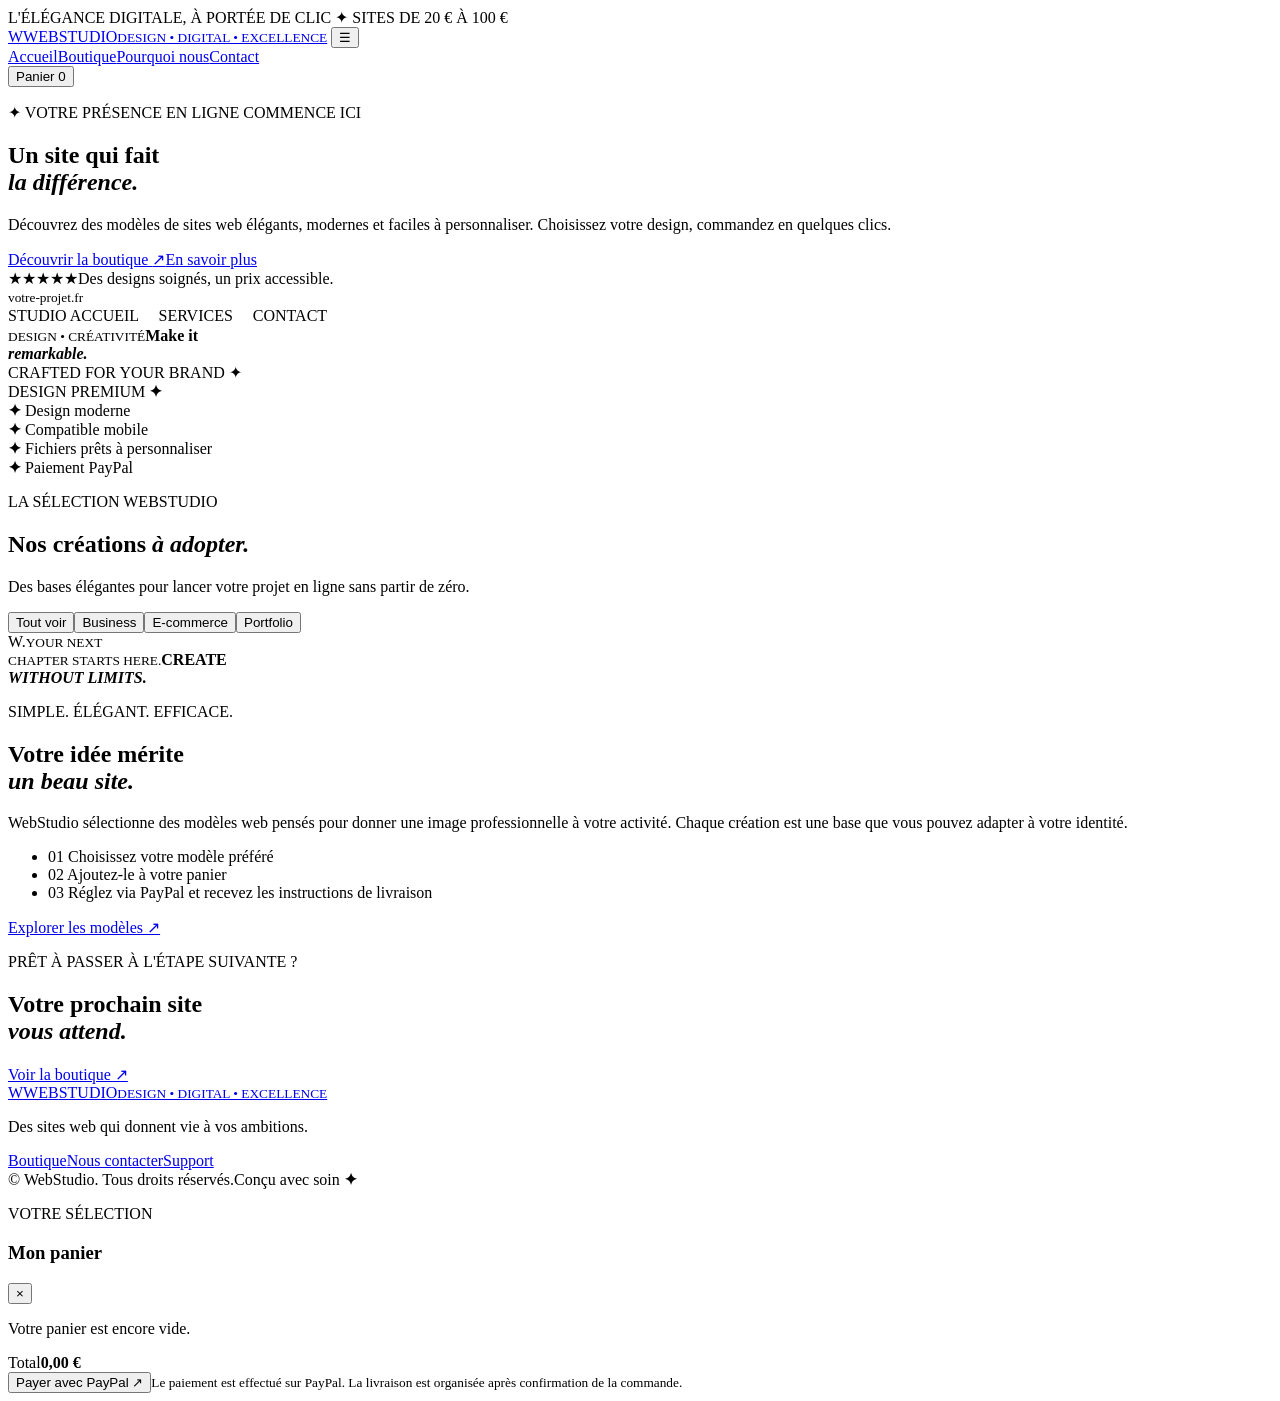
==== index.html @ 29b3dd5d "Add WebStudio index.html to site root" ====
<!DOCTYPE html>
<html lang="fr">
<head>
  <meta charset="UTF-8">
  <meta name="viewport" content="width=device-width, initial-scale=1.0">
  <meta name="description" content="WebStudio — Des sites web élégants et prêts à l'emploi, de 20 € à 100 €.">
  <title>WebStudio — Sites web premium</title>
  <link rel="preconnect" href="https://fonts.googleapis.com">
  <link rel="preconnect" href="https://fonts.gstatic.com" crossorigin>
  <link href="https://fonts.googleapis.com/css2?family=DM+Sans:wght@400;500;600;700&family=Playfair+Display:wght@500;600;700&display=swap" rel="stylesheet">
  <link rel="stylesheet" href="style.css">
</head>
<body>
  <div class="announcement">L'ÉLÉGANCE DIGITALE, À PORTÉE DE CLIC <span>✦</span> SITES DE 20 € À 100 €</div>
  <header class="header">
    <a class="brand" href="#accueil"><span class="brand-mark">W</span><span>WEB<span class="gold">STUDIO</span><small>DESIGN • DIGITAL • EXCELLENCE</small></span></a>
    <button class="menu-toggle" id="menuToggle" aria-label="Ouvrir le menu">☰</button>
    <nav id="nav"><a href="#accueil">Accueil</a><a href="#boutique">Boutique</a><a href="#avantages">Pourquoi nous</a><a href="#contact">Contact</a></nav>
    <button class="cart-button" id="cartOpen">Panier <span id="cartCount">0</span></button>
  </header>
  <main>
    <section class="hero" id="accueil">
      <div class="hero-content"><p class="eyebrow">✦ VOTRE PRÉSENCE EN LIGNE COMMENCE ICI</p><h1>Un site qui fait<br><em>la différence.</em></h1><p class="hero-copy">Découvrez des modèles de sites web élégants, modernes et faciles à personnaliser. Choisissez votre design, commandez en quelques clics.</p><div class="hero-actions"><a class="button button-gold" href="#boutique">Découvrir la boutique <span>↗</span></a><a class="text-link" href="#avantages">En savoir plus</a></div><div class="hero-proof"><span class="proof-stars">★★★★★</span><span>Des designs soignés, un prix accessible.</span></div></div>
      <div class="hero-art"><div class="art-glow"></div><div class="browser-card"><div class="browser-top"><span></span><span></span><span></span><small>votre-projet.fr</small></div><div class="mock-site"><div class="mock-nav">STUDIO <span>ACCUEIL　 SERVICES　 CONTACT</span></div><div class="mock-center"><small>DESIGN • CRÉATIVITÉ</small><b>Make it<br><i>remarkable.</i></b><span class="mock-line"></span></div><div class="mock-bottom">CRAFTED FOR YOUR BRAND <span>✦</span></div></div></div><div class="floating-tag">DESIGN PREMIUM <b>✦</b></div></div>
    </section>
    <section class="trust-strip"><div><b>✦</b> Design moderne</div><div><b>✦</b> Compatible mobile</div><div><b>✦</b> Fichiers prêts à personnaliser</div><div><b>✦</b> Paiement PayPal</div></section>
    <section class="shop section" id="boutique"><div class="section-heading"><div><p class="eyebrow">LA SÉLECTION WEBSTUDIO</p><h2>Nos créations <em>à adopter.</em></h2></div><p>Des bases élégantes pour lancer votre projet en ligne sans partir de zéro.</p></div><div class="filters"><button class="filter active" data-filter="all">Tout voir</button><button class="filter" data-filter="business">Business</button><button class="filter" data-filter="shop">E-commerce</button><button class="filter" data-filter="portfolio">Portfolio</button></div><div class="product-grid" id="productGrid"></div></section>
    <section class="feature-section section" id="avantages"><div class="feature-image"><div class="feature-frame"><span>W.</span><small>YOUR NEXT<br>CHAPTER STARTS HERE.</small><b>CREATE<br><i>WITHOUT LIMITS.</i></b></div></div><div class="feature-copy"><p class="eyebrow">SIMPLE. ÉLÉGANT. EFFICACE.</p><h2>Votre idée mérite<br><em>un beau site.</em></h2><p>WebStudio sélectionne des modèles web pensés pour donner une image professionnelle à votre activité. Chaque création est une base que vous pouvez adapter à votre identité.</p><ul><li><span>01</span> Choisissez votre modèle préféré</li><li><span>02</span> Ajoutez-le à votre panier</li><li><span>03</span> Réglez via PayPal et recevez les instructions de livraison</li></ul><a class="text-link gold-link" href="#boutique">Explorer les modèles ↗</a></div></section>
    <section class="cta section"><p class="eyebrow">PRÊT À PASSER À L'ÉTAPE SUIVANTE ?</p><h2>Votre prochain site<br><em>vous attend.</em></h2><a class="button button-gold" href="#boutique">Voir la boutique ↗</a></section>
  </main>
  <footer id="contact"><div class="footer-main"><a class="brand" href="#accueil"><span class="brand-mark">W</span><span>WEB<span class="gold">STUDIO</span><small>DESIGN • DIGITAL • EXCELLENCE</small></span></a><p>Des sites web qui donnent vie à vos ambitions.</p><div class="footer-links"><a href="#boutique">Boutique</a><a href="mailto:contact@webstudio.fr">Nous contacter</a><a href="mailto:contact@webstudio.fr?subject=Demande%20de%20support">Support</a></div></div><div class="footer-bottom"><span>© <span id="year"></span> WebStudio. Tous droits réservés.</span><span>Conçu avec soin <b>✦</b></span></div></footer>
  <div class="overlay" id="overlay"></div><aside class="cart-drawer" id="cartDrawer" aria-label="Votre panier"><div class="drawer-head"><div><p class="eyebrow">VOTRE SÉLECTION</p><h3>Mon panier</h3></div><button id="cartClose" class="close-button" aria-label="Fermer">×</button></div><div id="cartItems" class="cart-items"><p class="empty-cart">Votre panier est encore vide.</p></div><div class="cart-footer"><div class="total-line"><span>Total</span><strong id="cartTotal">0,00 €</strong></div><button class="button button-gold checkout" id="checkout">Payer avec PayPal ↗</button><small>Le paiement est effectué sur PayPal. La livraison est organisée après confirmation de la commande.</small></div></aside><div class="toast" id="toast" role="status"></div>
  <script src="config.js"></script><script src="script.js"></script>
</body>
</html>
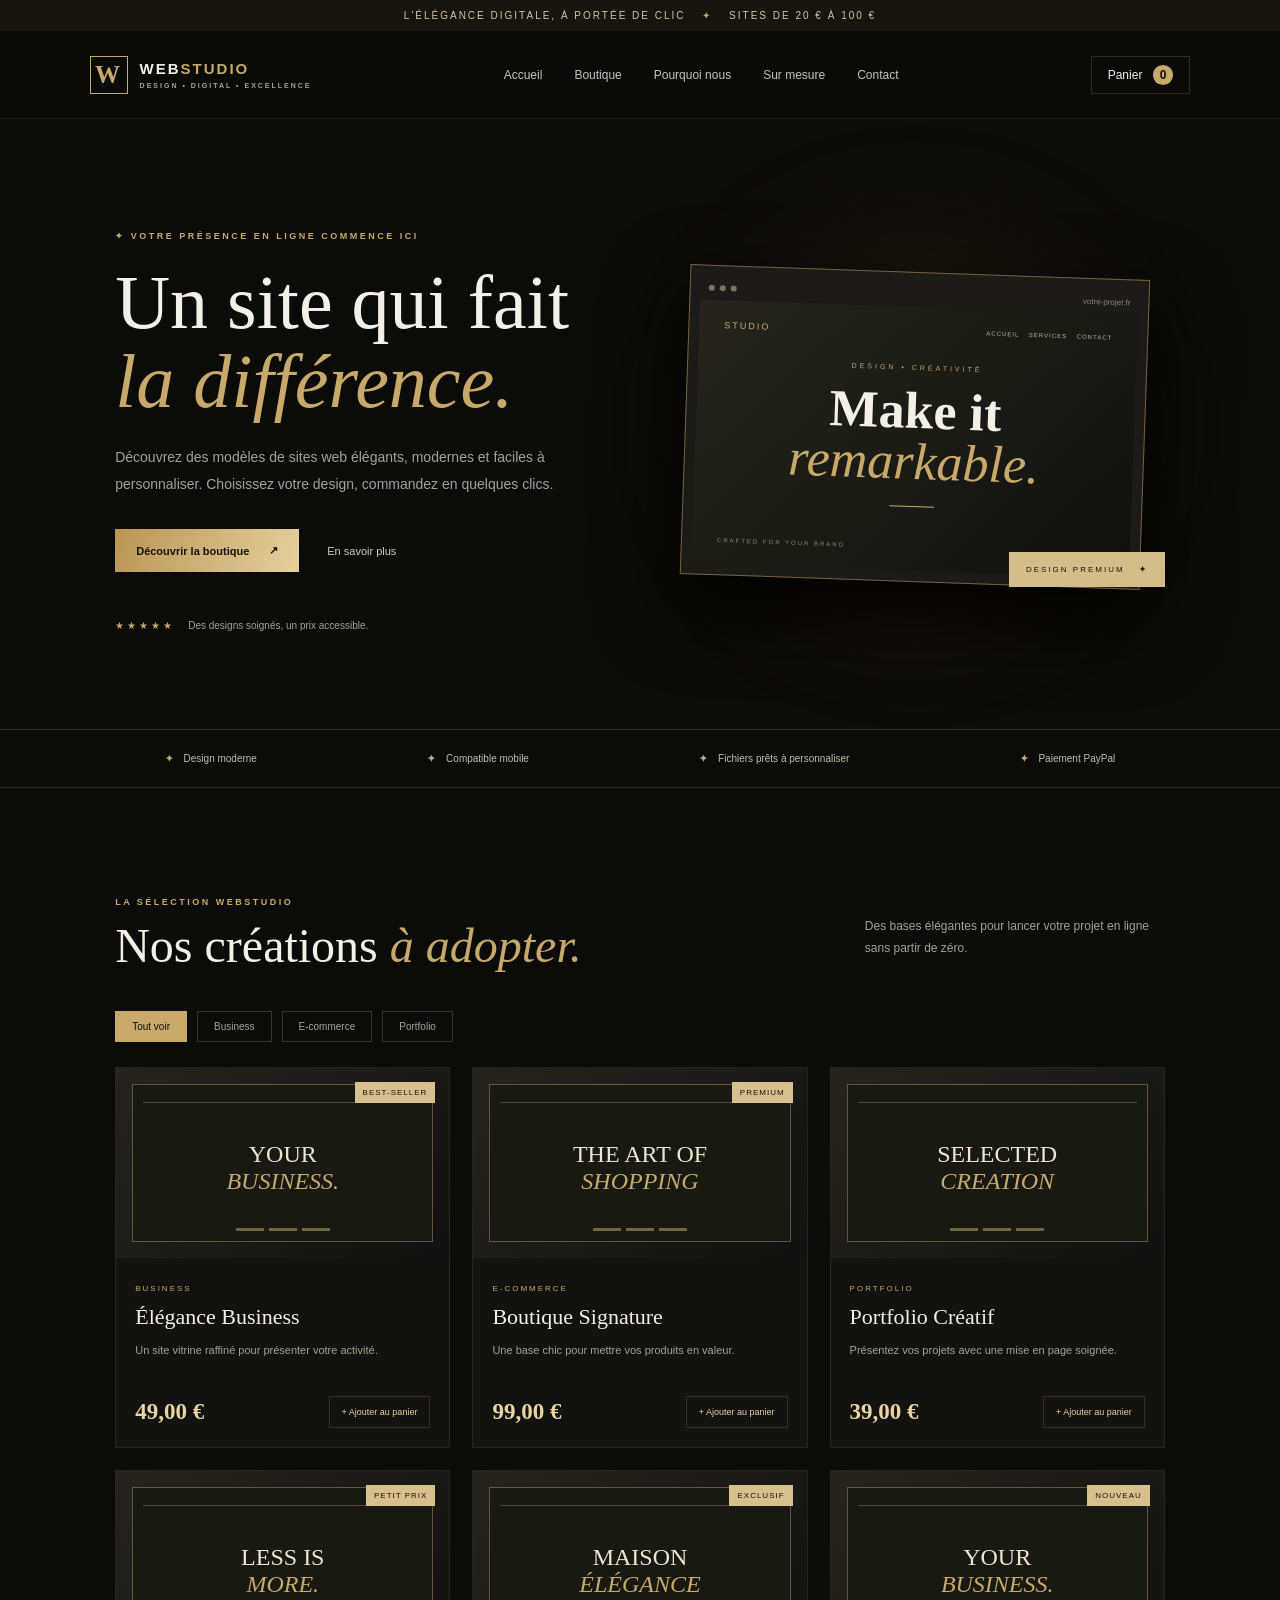
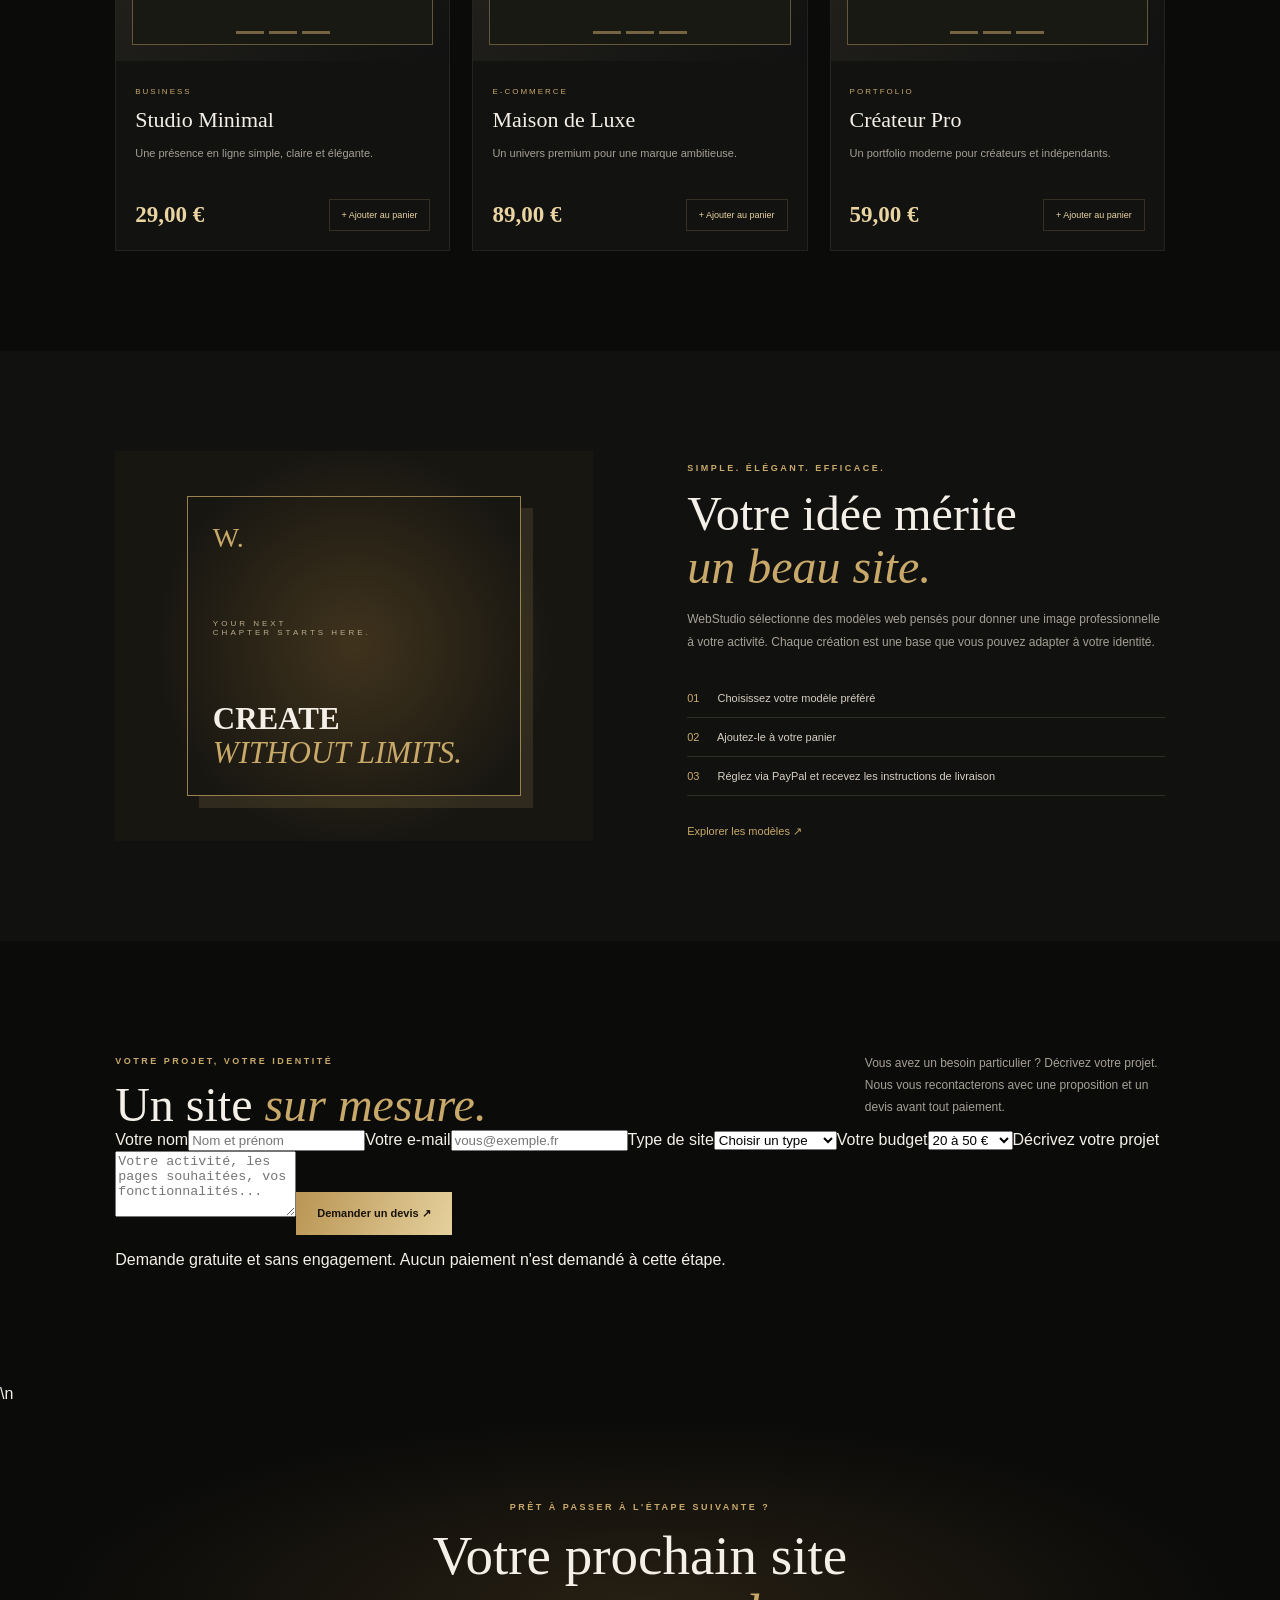
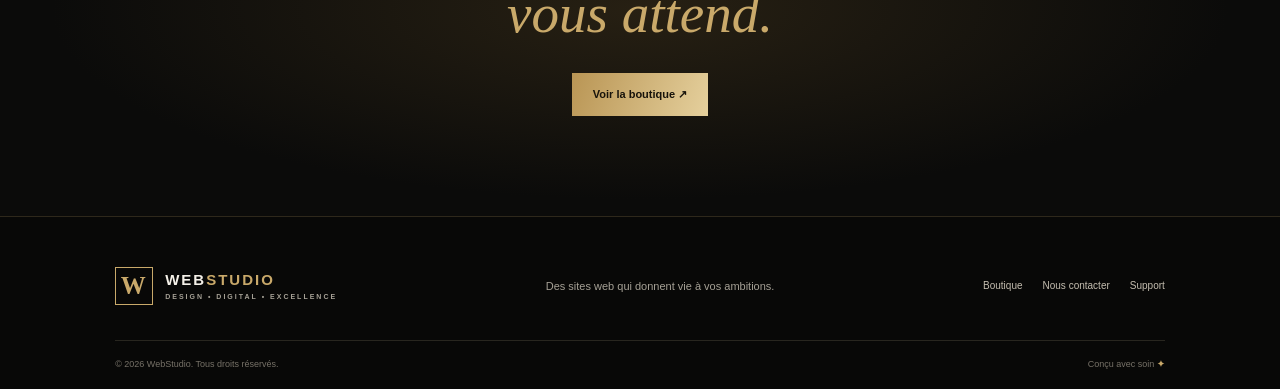
==== commit 2a6d10fc: "Expand WebStudio shop with custom website quote requests" ====
--- a/index.html
+++ b/index.html
@@ -15,7 +15,7 @@
   <header class="header">
     <a class="brand" href="#accueil"><span class="brand-mark">W</span><span>WEB<span class="gold">STUDIO</span><small>DESIGN • DIGITAL • EXCELLENCE</small></span></a>
     <button class="menu-toggle" id="menuToggle" aria-label="Ouvrir le menu">☰</button>
-    <nav id="nav"><a href="#accueil">Accueil</a><a href="#boutique">Boutique</a><a href="#avantages">Pourquoi nous</a><a href="#contact">Contact</a></nav>
+    <nav id="nav"><a href="#accueil">Accueil</a><a href="#boutique">Boutique</a><a href="#avantages">Pourquoi nous</a><a href="#sur-mesure">Sur mesure</a><a href="#contact">Contact</a></nav>
     <button class="cart-button" id="cartOpen">Panier <span id="cartCount">0</span></button>
   </header>
   <main>
@@ -26,7 +26,7 @@
     <section class="trust-strip"><div><b>✦</b> Design moderne</div><div><b>✦</b> Compatible mobile</div><div><b>✦</b> Fichiers prêts à personnaliser</div><div><b>✦</b> Paiement PayPal</div></section>
     <section class="shop section" id="boutique"><div class="section-heading"><div><p class="eyebrow">LA SÉLECTION WEBSTUDIO</p><h2>Nos créations <em>à adopter.</em></h2></div><p>Des bases élégantes pour lancer votre projet en ligne sans partir de zéro.</p></div><div class="filters"><button class="filter active" data-filter="all">Tout voir</button><button class="filter" data-filter="business">Business</button><button class="filter" data-filter="shop">E-commerce</button><button class="filter" data-filter="portfolio">Portfolio</button></div><div class="product-grid" id="productGrid"></div></section>
     <section class="feature-section section" id="avantages"><div class="feature-image"><div class="feature-frame"><span>W.</span><small>YOUR NEXT<br>CHAPTER STARTS HERE.</small><b>CREATE<br><i>WITHOUT LIMITS.</i></b></div></div><div class="feature-copy"><p class="eyebrow">SIMPLE. ÉLÉGANT. EFFICACE.</p><h2>Votre idée mérite<br><em>un beau site.</em></h2><p>WebStudio sélectionne des modèles web pensés pour donner une image professionnelle à votre activité. Chaque création est une base que vous pouvez adapter à votre identité.</p><ul><li><span>01</span> Choisissez votre modèle préféré</li><li><span>02</span> Ajoutez-le à votre panier</li><li><span>03</span> Réglez via PayPal et recevez les instructions de livraison</li></ul><a class="text-link gold-link" href="#boutique">Explorer les modèles ↗</a></div></section>
-    <section class="cta section"><p class="eyebrow">PRÊT À PASSER À L'ÉTAPE SUIVANTE ?</p><h2>Votre prochain site<br><em>vous attend.</em></h2><a class="button button-gold" href="#boutique">Voir la boutique ↗</a></section>
+    <section class="custom-order section" id="sur-mesure"><div class="section-heading"><div><p class="eyebrow">VOTRE PROJET, VOTRE IDENTITÉ</p><h2>Un site <em>sur mesure.</em></h2></div><p>Vous avez un besoin particulier ? Décrivez votre projet. Nous vous recontacterons avec une proposition et un devis avant tout paiement.</p></div><form class="custom-form" id="customForm"><label>Votre nom<input name="name" required placeholder="Nom et prénom"></label><label>Votre e-mail<input name="email" type="email" required placeholder="vous@exemple.fr"></label><label>Type de site<select name="type" required><option value="">Choisir un type</option><option>Site vitrine</option><option>Site e-commerce</option><option>Portfolio</option><option>Autre projet</option></select></label><label>Votre budget<select name="budget"><option>20 à 50 €</option><option>50 à 100 €</option><option>À discuter</option></select></label><label class="full">Décrivez votre projet<textarea name="details" rows="4" required placeholder="Votre activité, les pages souhaitées, vos fonctionnalités..."></textarea></label><button class="button button-gold" type="submit">Demander un devis ↗</button><p class="form-note">Demande gratuite et sans engagement. Aucun paiement n'est demandé à cette étape.</p></form></section>\n    <section class="cta section"><p class="eyebrow">PRÊT À PASSER À L'ÉTAPE SUIVANTE ?</p><h2>Votre prochain site<br><em>vous attend.</em></h2><a class="button button-gold" href="#boutique">Voir la boutique ↗</a></section>
   </main>
   <footer id="contact"><div class="footer-main"><a class="brand" href="#accueil"><span class="brand-mark">W</span><span>WEB<span class="gold">STUDIO</span><small>DESIGN • DIGITAL • EXCELLENCE</small></span></a><p>Des sites web qui donnent vie à vos ambitions.</p><div class="footer-links"><a href="#boutique">Boutique</a><a href="mailto:contact@webstudio.fr">Nous contacter</a><a href="mailto:contact@webstudio.fr?subject=Demande%20de%20support">Support</a></div></div><div class="footer-bottom"><span>© <span id="year"></span> WebStudio. Tous droits réservés.</span><span>Conçu avec soin <b>✦</b></span></div></footer>
   <div class="overlay" id="overlay"></div><aside class="cart-drawer" id="cartDrawer" aria-label="Votre panier"><div class="drawer-head"><div><p class="eyebrow">VOTRE SÉLECTION</p><h3>Mon panier</h3></div><button id="cartClose" class="close-button" aria-label="Fermer">×</button></div><div id="cartItems" class="cart-items"><p class="empty-cart">Votre panier est encore vide.</p></div><div class="cart-footer"><div class="total-line"><span>Total</span><strong id="cartTotal">0,00 €</strong></div><button class="button button-gold checkout" id="checkout">Payer avec PayPal ↗</button><small>Le paiement est effectué sur PayPal. La livraison est organisée après confirmation de la commande.</small></div></aside><div class="toast" id="toast" role="status"></div>
--- a/style.css
+++ b/style.css
@@ -0,0 +1 @@
+:root{--bg:#0b0b0a;--panel:#121210;--gold:#c9a96a;--gold2:#ead5a2;--text:#f4f0e8;--muted:#a6a196;--line:rgba(201,169,106,.2)}*{box-sizing:border-box}html{scroll-behavior:smooth}body{margin:0;background:var(--bg);color:var(--text);font-family:"DM Sans",sans-serif}a{color:inherit;text-decoration:none}button{font:inherit;cursor:pointer}.announcement{text-align:center;padding:10px 16px;background:#17150f;color:#d8c49a;font-size:10px;letter-spacing:2px}.announcement span{color:var(--gold);padding:0 12px}.header{height:88px;padding:0 7%;display:flex;align-items:center;justify-content:space-between;border-bottom:1px solid #ffffff12;position:sticky;top:0;background:#0b0b0aeb;backdrop-filter:blur(14px);z-index:10}.brand{display:flex;align-items:center;gap:12px;font-weight:700;letter-spacing:2px;font-size:15px}.brand-mark{width:38px;height:38px;border:1px solid var(--gold);display:grid;place-items:center;color:var(--gold);font-family:"Playfair Display";font-size:25px}.gold{color:var(--gold)}.brand small{display:block;font-size:7px;letter-spacing:2px;color:var(--muted);margin-top:5px}.header nav{display:flex;gap:32px}.header nav a{font-size:12px;color:#c8c3b9}.header nav a:hover,.text-link:hover{color:var(--gold)}.cart-button{border:1px solid var(--line);background:transparent;color:var(--text);padding:11px 16px;font-size:12px}.cart-button span{background:var(--gold);color:#111;border-radius:50%;padding:3px 7px;margin-left:7px;font-weight:700}.menu-toggle{display:none;background:none;border:0;color:var(--gold);font-size:22px}.hero{min-height:610px;padding:85px 9% 80px;display:grid;grid-template-columns:1fr 1fr;align-items:center;gap:50px;overflow:hidden}.eyebrow{font-size:9px;letter-spacing:2.5px;color:var(--gold);font-weight:700}.hero h1,.section h2,.cta h2{font-family:"Playfair Display",serif;font-weight:500;font-size:clamp(48px,6vw,76px);line-height:1.05;margin:22px 0}.hero h1 em,.section h2 em,.cta h2 em{color:var(--gold);font-weight:500}.hero-copy{max-width:470px;color:var(--muted);font-size:14px;line-height:1.9}.hero-actions{display:flex;align-items:center;gap:28px;margin-top:32px}.button{display:inline-flex;justify-content:center;align-items:center;gap:20px;padding:15px 21px;font-size:11px;font-weight:700;border:0;transition:.25s}.button-gold{background:linear-gradient(110deg,#b99554,#e5d09d);color:#17130b}.button-gold:hover{transform:translateY(-3px);box-shadow:0 10px 30px #c9a96a30}.text-link{font-size:11px;color:#d2cbbb}.hero-proof{margin-top:48px;display:flex;gap:13px;align-items:center;color:var(--muted);font-size:10px}.proof-stars{color:var(--gold);letter-spacing:3px}.hero-art{position:relative;min-height:390px;display:grid;place-items:center}.art-glow{position:absolute;width:360px;height:360px;border-radius:50%;background:#9d783022;filter:blur(65px)}.browser-card{width:min(100%,460px);height:310px;background:#1c1b17;border:1px solid #77613b;box-shadow:0 30px 80px #000;transform:rotate(2deg);position:relative;z-index:1;padding:10px}.browser-top{height:24px;display:flex;align-items:center;gap:5px;padding:0 8px;color:#8b867c}.browser-top>span{width:6px;height:6px;border-radius:50%;background:#7d725e}.browser-top small{margin-left:auto;font-size:8px}.mock-site{height:calc(100% - 24px);background:linear-gradient(135deg,#25251e,#11110f);padding:20px 25px;display:flex;flex-direction:column}.mock-nav{font-size:9px;letter-spacing:2px;color:var(--gold)}.mock-nav span{float:right;font-size:6px;color:#bdb5a5;letter-spacing:1px}.mock-center{margin:auto;text-align:center}.mock-center small{font-size:7px;letter-spacing:3px;color:var(--gold)}.mock-center b{display:block;font-family:"Playfair Display";font-size:52px;line-height:.98;margin:12px}.mock-center i{color:var(--gold);font-weight:400}.mock-line{display:block;width:45px;height:1px;background:var(--gold);margin:18px auto}.mock-bottom{font-size:6px;letter-spacing:2px;color:#8c877a}.mock-bottom span{float:right;color:var(--gold)}.floating-tag{position:absolute;right:0;bottom:35px;background:#d4bd8b;color:#19150d;padding:13px 17px;font-size:8px;letter-spacing:2px;z-index:2}.floating-tag b{margin-left:10px}.trust-strip{border-block:1px solid var(--line);padding:23px 7%;display:flex;justify-content:space-around;gap:20px;flex-wrap:wrap;color:#c5beb0;font-size:10px}.trust-strip b{color:var(--gold);margin-right:8px}.section{padding:100px 9%}.section-heading{display:flex;justify-content:space-between;align-items:end;gap:35px}.section h2{font-size:48px;margin:14px 0 0}.section-heading>p{max-width:300px;color:var(--muted);font-size:12px;line-height:1.8}.filters{display:flex;gap:10px;margin:40px 0 25px;flex-wrap:wrap}.filter{padding:9px 16px;background:transparent;border:1px solid #343229;color:#a9a397;font-size:10px}.filter.active,.filter:hover{background:var(--gold);color:#17130b;border-color:var(--gold)}.product-grid{display:grid;grid-template-columns:repeat(3,1fr);gap:22px}.product-card{background:var(--panel);border:1px solid #ffffff12;transition:.25s;overflow:hidden}.product-card:hover{transform:translateY(-6px);border-color:var(--line)}.product-preview{height:190px;padding:16px;background:linear-gradient(135deg,#25241e,#111);position:relative;overflow:hidden}.preview-window{height:100%;border:1px solid #645638;background:#191914;padding:10px;display:flex;flex-direction:column}.preview-top{height:8px;border-bottom:1px solid #51462f;margin-bottom:14px}.preview-hero{margin:auto;text-align:center;font-family:"Playfair Display";font-size:24px;color:#eee4cf}.preview-hero i{color:var(--gold);display:block}.preview-lines{display:flex;gap:5px;justify-content:center;margin-top:10px}.preview-lines span{height:3px;width:28px;background:#756442}.product-badge{position:absolute;top:14px;right:14px;background:#d7c08e;color:#17130b;font-size:8px;padding:6px 8px;letter-spacing:1px}.product-info{padding:19px}.product-category{font-size:8px;color:var(--gold);letter-spacing:2px}.product-info h3{font-family:"Playfair Display";font-weight:500;font-size:22px;margin:9px 0}.product-info p{color:var(--muted);font-size:11px;line-height:1.7;min-height:38px}.product-bottom{display:flex;justify-content:space-between;align-items:center;margin-top:17px}.price{font-family:"Playfair Display";font-size:23px;color:var(--gold2)}.add-button{border:1px solid var(--line);background:transparent;color:var(--gold2);padding:10px 12px;font-size:9px}.add-button:hover{background:var(--gold);color:#111}.feature-section{background:#11110f;display:grid;grid-template-columns:1fr 1fr;gap:9%;align-items:center}.feature-image{min-height:390px;display:grid;place-items:center;background:radial-gradient(circle,#40331d,#171611 65%)}.feature-frame{width:70%;height:300px;border:1px solid #9b804f;padding:25px;display:flex;flex-direction:column;justify-content:space-between;box-shadow:12px 12px 0 #c9a96a22}.feature-frame>span{font-family:"Playfair Display";font-size:28px;color:var(--gold)}.feature-frame small{font-size:8px;letter-spacing:3px;color:#b9aa8b}.feature-frame b{font-family:"Playfair Display";font-size:31px;line-height:1.1}.feature-frame i{color:var(--gold);font-weight:400}.feature-copy h2{font-family:"Playfair Display";font-size:48px;font-weight:500;line-height:1.1;margin:15px 0}.feature-copy h2 em{color:var(--gold)}.feature-copy>p:not(.eyebrow){font-size:12px;color:var(--muted);line-height:1.9}.feature-copy ul{padding:0;list-style:none;margin:25px 0}.feature-copy li{padding:13px 0;border-bottom:1px solid #302d25;font-size:11px;color:#d7d0c3}.feature-copy li span{color:var(--gold);margin-right:15px}.gold-link{color:var(--gold)}.cta{text-align:center;background:radial-gradient(ellipse at center,#272013,#0b0b0a 65%);padding-block:90px 100px}.cta h2{font-size:55px;margin:15px 0 30px}footer{padding:50px 9% 20px;background:#080807;border-top:1px solid var(--line)}.footer-main{display:flex;align-items:center;justify-content:space-between;gap:25px;padding-bottom:35px}.footer-main>p{font-size:11px;color:var(--muted)}.footer-links{display:flex;gap:20px}.footer-links a{font-size:10px;color:#c5beb0}.footer-bottom{border-top:1px solid #28261f;padding-top:18px;display:flex;justify-content:space-between;color:#777268;font-size:9px}.footer-bottom b{color:var(--gold)}.overlay{position:fixed;inset:0;background:#0009;z-index:19;opacity:0;visibility:hidden;transition:.25s}.overlay.show{opacity:1;visibility:visible}.cart-drawer{position:fixed;z-index:20;right:0;top:0;height:100%;width:min(430px,100%);background:#12120f;border-left:1px solid var(--line);padding:28px;transform:translateX(105%);transition:.3s;display:flex;flex-direction:column}.cart-drawer.open{transform:translateX(0)}.drawer-head{display:flex;justify-content:space-between;align-items:center;border-bottom:1px solid var(--line);padding-bottom:20px}.drawer-head h3{font-family:"Playfair Display";font-size:30px;margin:5px 0}.close-button{background:none;border:0;color:var(--gold);font-size:30px}.cart-items{overflow:auto;flex:1;padding:15px 0}.empty-cart{color:var(--muted);font-size:12px;text-align:center;padding:40px 0}.cart-row{display:flex;justify-content:space-between;gap:15px;padding:15px 0;border-bottom:1px solid #302d25}.cart-row b{font-family:"Playfair Display";font-weight:500}.cart-row small{display:block;color:var(--gold);margin-top:5px}.remove-item{background:none;border:0;color:#9d9484;font-size:11px}.cart-footer{border-top:1px solid var(--line);padding-top:20px}.total-line{display:flex;justify-content:space-between;margin-bottom:18px;font-size:13px}.total-line strong{color:var(--gold);font-size:20px}.checkout{width:100%}.cart-footer>small{display:block;color:#8c8679;font-size:9px;line-height:1.6;margin-top:12px}.toast{position:fixed;bottom:25px;left:50%;transform:translate(-50%,20px);background:#dfc58f;color:#17130b;padding:12px 20px;font-size:11px;opacity:0;pointer-events:none;transition:.25s;z-index:30}.toast.show{opacity:1;transform:translate(-50%,0)}@media(max-width:850px){.header{padding:0 5%}.header nav{gap:15px}.hero{padding:65px 6%;gap:20px}.section{padding:75px 6%}.product-grid{grid-template-columns:repeat(2,1fr)}.footer-main{flex-wrap:wrap}.feature-section{gap:5%}}@media(max-width:620px){.announcement{font-size:8px;letter-spacing:1px}.header{height:72px}.menu-toggle{display:block;margin-left:auto;margin-right:15px}.header nav{display:none;position:absolute;top:71px;left:0;right:0;background:#11110f;padding:22px;flex-direction:column;border-bottom:1px solid var(--line)}.header nav.show{display:flex}.cart-button{padding:9px 10px}.hero{grid-template-columns:1fr;padding-top:60px}.hero h1{font-size:55px}.hero-art{min-height:300px}.browser-card{height:260px}.mock-center b{font-size:42px}.trust-strip{justify-content:flex-start;padding:20px 7%;display:grid;grid-template-columns:1fr 1fr}.section-heading{display:block}.section-heading>p{margin-top:18px}.section h2{font-size:40px}.product-grid{grid-template-columns:1fr}.product-preview{height:210px}.feature-section{grid-template-columns:1fr}.feature-image{min-height:330px}.feature-copy h2{font-size:42px}.cta h2{font-size:46px}.footer-main{display:block}.footer-main>p{margin:20px 0}.footer-links{flex-wrap:wrap;margin-top:20px}.footer-bottom{gap:12px;flex-direction:column}}
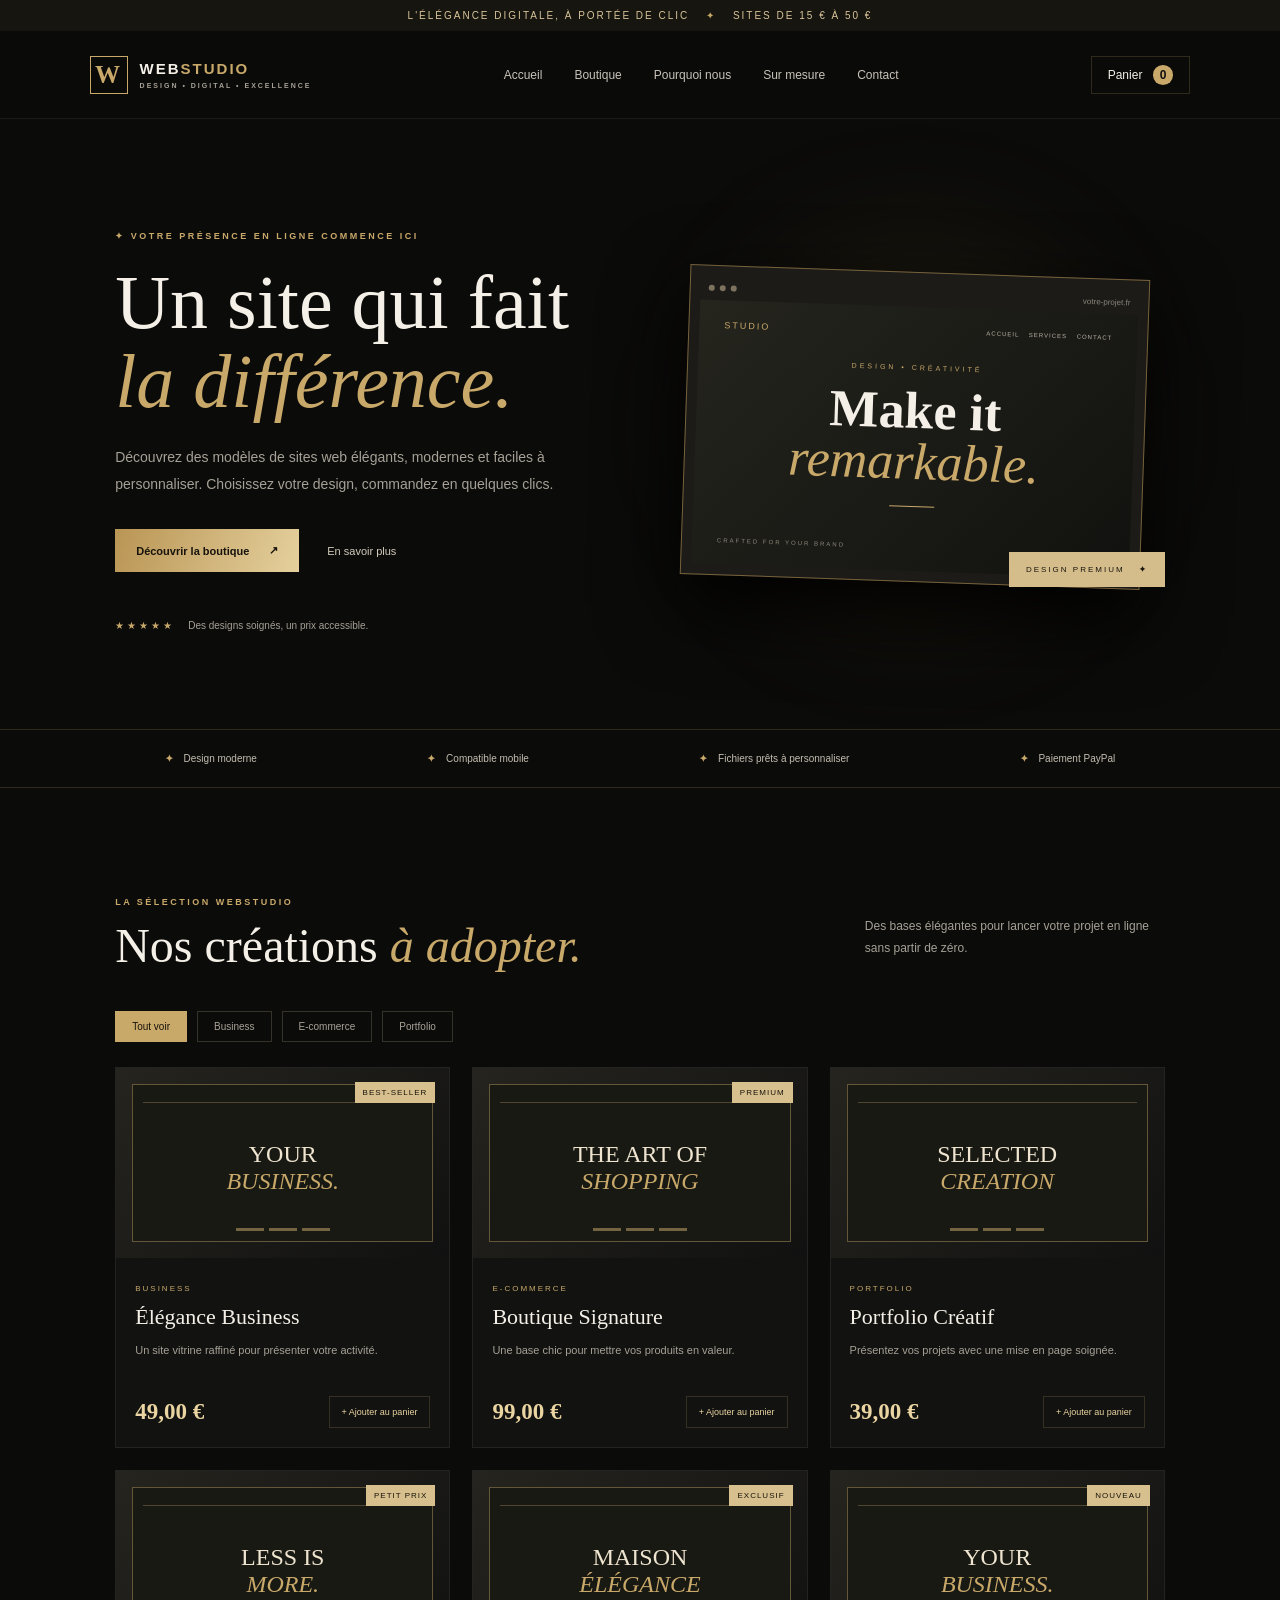
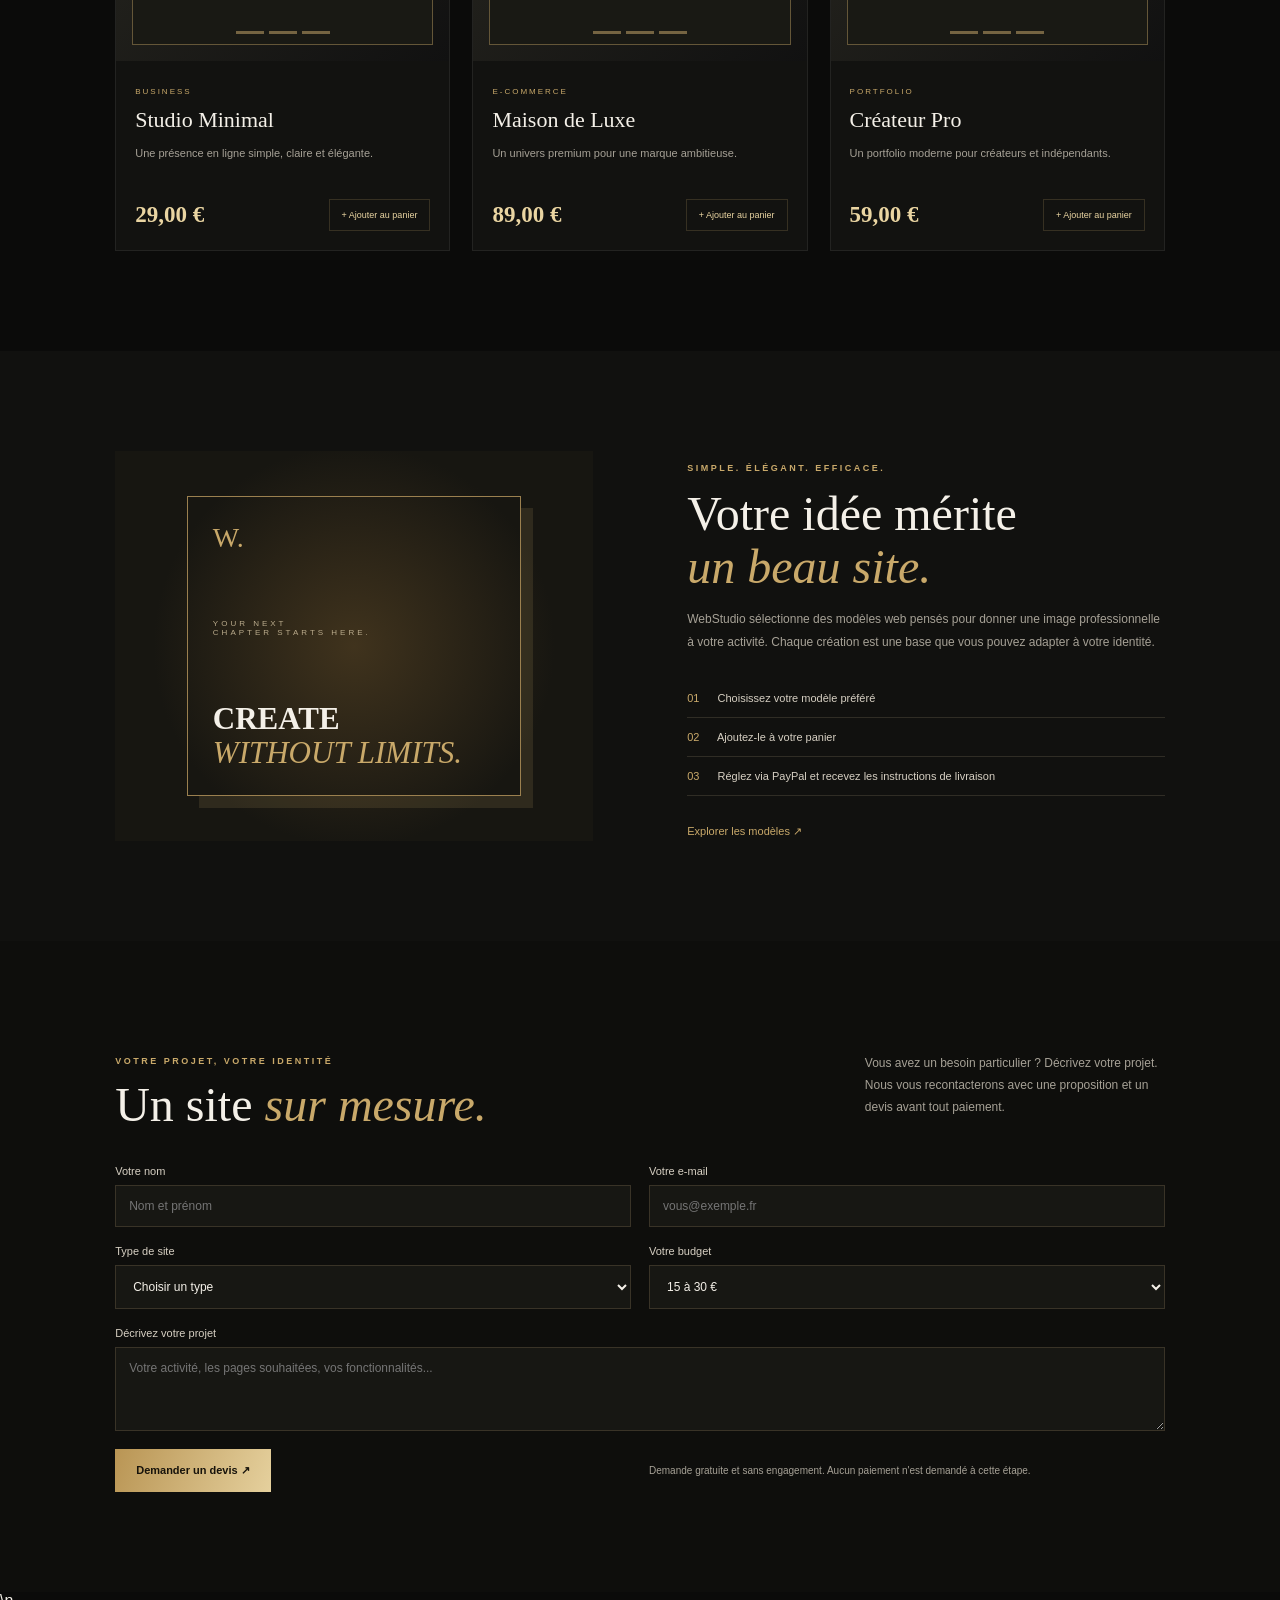
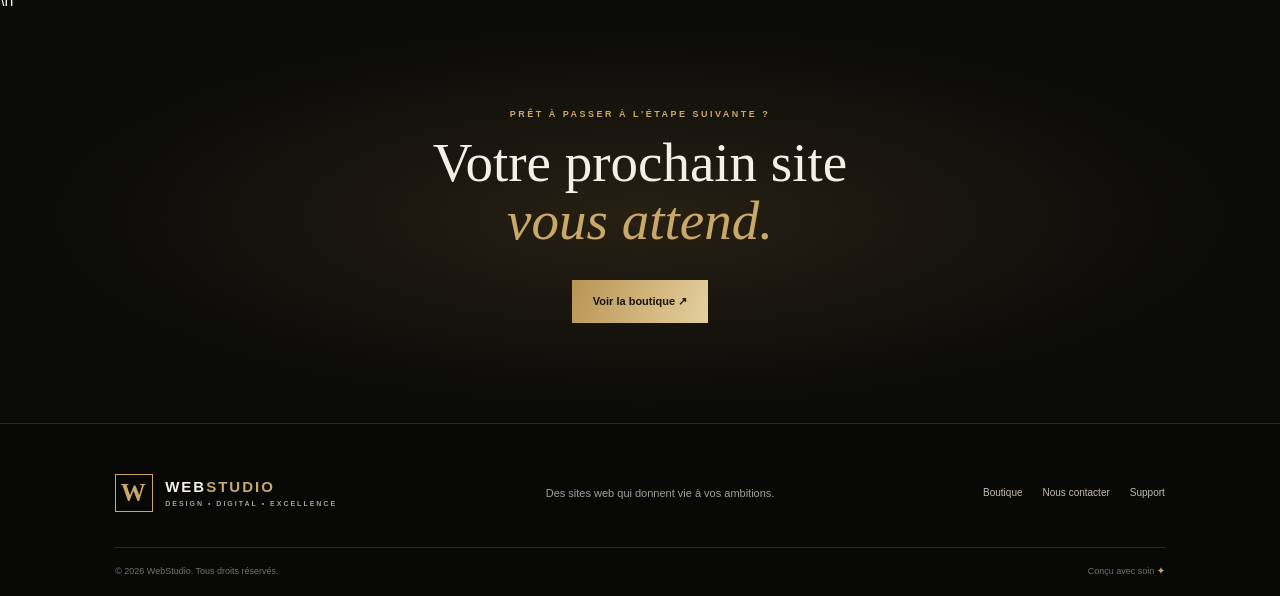
==== commit 2d375608: "Update WebStudio price range to 15–50 euros" ====
--- a/index.html
+++ b/index.html
@@ -3,7 +3,7 @@
 <head>
   <meta charset="UTF-8">
   <meta name="viewport" content="width=device-width, initial-scale=1.0">
-  <meta name="description" content="WebStudio — Des sites web élégants et prêts à l'emploi, de 20 € à 100 €.">
+  <meta name="description" content="WebStudio — Des sites web élégants et prêts à l'emploi, de 15 € à 50 €.">
   <title>WebStudio — Sites web premium</title>
   <link rel="preconnect" href="https://fonts.googleapis.com">
   <link rel="preconnect" href="https://fonts.gstatic.com" crossorigin>
@@ -11,7 +11,7 @@
   <link rel="stylesheet" href="style.css">
 </head>
 <body>
-  <div class="announcement">L'ÉLÉGANCE DIGITALE, À PORTÉE DE CLIC <span>✦</span> SITES DE 20 € À 100 €</div>
+  <div class="announcement">L'ÉLÉGANCE DIGITALE, À PORTÉE DE CLIC <span>✦</span> SITES DE 15 € À 50 €</div>
   <header class="header">
     <a class="brand" href="#accueil"><span class="brand-mark">W</span><span>WEB<span class="gold">STUDIO</span><small>DESIGN • DIGITAL • EXCELLENCE</small></span></a>
     <button class="menu-toggle" id="menuToggle" aria-label="Ouvrir le menu">☰</button>
@@ -26,7 +26,7 @@
     <section class="trust-strip"><div><b>✦</b> Design moderne</div><div><b>✦</b> Compatible mobile</div><div><b>✦</b> Fichiers prêts à personnaliser</div><div><b>✦</b> Paiement PayPal</div></section>
     <section class="shop section" id="boutique"><div class="section-heading"><div><p class="eyebrow">LA SÉLECTION WEBSTUDIO</p><h2>Nos créations <em>à adopter.</em></h2></div><p>Des bases élégantes pour lancer votre projet en ligne sans partir de zéro.</p></div><div class="filters"><button class="filter active" data-filter="all">Tout voir</button><button class="filter" data-filter="business">Business</button><button class="filter" data-filter="shop">E-commerce</button><button class="filter" data-filter="portfolio">Portfolio</button></div><div class="product-grid" id="productGrid"></div></section>
     <section class="feature-section section" id="avantages"><div class="feature-image"><div class="feature-frame"><span>W.</span><small>YOUR NEXT<br>CHAPTER STARTS HERE.</small><b>CREATE<br><i>WITHOUT LIMITS.</i></b></div></div><div class="feature-copy"><p class="eyebrow">SIMPLE. ÉLÉGANT. EFFICACE.</p><h2>Votre idée mérite<br><em>un beau site.</em></h2><p>WebStudio sélectionne des modèles web pensés pour donner une image professionnelle à votre activité. Chaque création est une base que vous pouvez adapter à votre identité.</p><ul><li><span>01</span> Choisissez votre modèle préféré</li><li><span>02</span> Ajoutez-le à votre panier</li><li><span>03</span> Réglez via PayPal et recevez les instructions de livraison</li></ul><a class="text-link gold-link" href="#boutique">Explorer les modèles ↗</a></div></section>
-    <section class="custom-order section" id="sur-mesure"><div class="section-heading"><div><p class="eyebrow">VOTRE PROJET, VOTRE IDENTITÉ</p><h2>Un site <em>sur mesure.</em></h2></div><p>Vous avez un besoin particulier ? Décrivez votre projet. Nous vous recontacterons avec une proposition et un devis avant tout paiement.</p></div><form class="custom-form" id="customForm"><label>Votre nom<input name="name" required placeholder="Nom et prénom"></label><label>Votre e-mail<input name="email" type="email" required placeholder="vous@exemple.fr"></label><label>Type de site<select name="type" required><option value="">Choisir un type</option><option>Site vitrine</option><option>Site e-commerce</option><option>Portfolio</option><option>Autre projet</option></select></label><label>Votre budget<select name="budget"><option>20 à 50 €</option><option>50 à 100 €</option><option>À discuter</option></select></label><label class="full">Décrivez votre projet<textarea name="details" rows="4" required placeholder="Votre activité, les pages souhaitées, vos fonctionnalités..."></textarea></label><button class="button button-gold" type="submit">Demander un devis ↗</button><p class="form-note">Demande gratuite et sans engagement. Aucun paiement n'est demandé à cette étape.</p></form></section>\n    <section class="cta section"><p class="eyebrow">PRÊT À PASSER À L'ÉTAPE SUIVANTE ?</p><h2>Votre prochain site<br><em>vous attend.</em></h2><a class="button button-gold" href="#boutique">Voir la boutique ↗</a></section>
+    <section class="custom-order section" id="sur-mesure"><div class="section-heading"><div><p class="eyebrow">VOTRE PROJET, VOTRE IDENTITÉ</p><h2>Un site <em>sur mesure.</em></h2></div><p>Vous avez un besoin particulier ? Décrivez votre projet. Nous vous recontacterons avec une proposition et un devis avant tout paiement.</p></div><form class="custom-form" id="customForm"><label>Votre nom<input name="name" required placeholder="Nom et prénom"></label><label>Votre e-mail<input name="email" type="email" required placeholder="vous@exemple.fr"></label><label>Type de site<select name="type" required><option value="">Choisir un type</option><option>Site vitrine</option><option>Site e-commerce</option><option>Portfolio</option><option>Autre projet</option></select></label><label>Votre budget<select name="budget"><option>15 à 30 €</option><option>30 à 50 €</option><option>À discuter</option></select></label><label class="full">Décrivez votre projet<textarea name="details" rows="4" required placeholder="Votre activité, les pages souhaitées, vos fonctionnalités..."></textarea></label><button class="button button-gold" type="submit">Demander un devis ↗</button><p class="form-note">Demande gratuite et sans engagement. Aucun paiement n'est demandé à cette étape.</p></form></section>\n    <section class="cta section"><p class="eyebrow">PRÊT À PASSER À L'ÉTAPE SUIVANTE ?</p><h2>Votre prochain site<br><em>vous attend.</em></h2><a class="button button-gold" href="#boutique">Voir la boutique ↗</a></section>
   </main>
   <footer id="contact"><div class="footer-main"><a class="brand" href="#accueil"><span class="brand-mark">W</span><span>WEB<span class="gold">STUDIO</span><small>DESIGN • DIGITAL • EXCELLENCE</small></span></a><p>Des sites web qui donnent vie à vos ambitions.</p><div class="footer-links"><a href="#boutique">Boutique</a><a href="mailto:contact@webstudio.fr">Nous contacter</a><a href="mailto:contact@webstudio.fr?subject=Demande%20de%20support">Support</a></div></div><div class="footer-bottom"><span>© <span id="year"></span> WebStudio. Tous droits réservés.</span><span>Conçu avec soin <b>✦</b></span></div></footer>
   <div class="overlay" id="overlay"></div><aside class="cart-drawer" id="cartDrawer" aria-label="Votre panier"><div class="drawer-head"><div><p class="eyebrow">VOTRE SÉLECTION</p><h3>Mon panier</h3></div><button id="cartClose" class="close-button" aria-label="Fermer">×</button></div><div id="cartItems" class="cart-items"><p class="empty-cart">Votre panier est encore vide.</p></div><div class="cart-footer"><div class="total-line"><span>Total</span><strong id="cartTotal">0,00 €</strong></div><button class="button button-gold checkout" id="checkout">Payer avec PayPal ↗</button><small>Le paiement est effectué sur PayPal. La livraison est organisée après confirmation de la commande.</small></div></aside><div class="toast" id="toast" role="status"></div>
--- a/style.css
+++ b/style.css
@@ -1 +1,5 @@
-:root{--bg:#0b0b0a;--panel:#121210;--gold:#c9a96a;--gold2:#ead5a2;--text:#f4f0e8;--muted:#a6a196;--line:rgba(201,169,106,.2)}*{box-sizing:border-box}html{scroll-behavior:smooth}body{margin:0;background:var(--bg);color:var(--text);font-family:"DM Sans",sans-serif}a{color:inherit;text-decoration:none}button{font:inherit;cursor:pointer}.announcement{text-align:center;padding:10px 16px;background:#17150f;color:#d8c49a;font-size:10px;letter-spacing:2px}.announcement span{color:var(--gold);padding:0 12px}.header{height:88px;padding:0 7%;display:flex;align-items:center;justify-content:space-between;border-bottom:1px solid #ffffff12;position:sticky;top:0;background:#0b0b0aeb;backdrop-filter:blur(14px);z-index:10}.brand{display:flex;align-items:center;gap:12px;font-weight:700;letter-spacing:2px;font-size:15px}.brand-mark{width:38px;height:38px;border:1px solid var(--gold);display:grid;place-items:center;color:var(--gold);font-family:"Playfair Display";font-size:25px}.gold{color:var(--gold)}.brand small{display:block;font-size:7px;letter-spacing:2px;color:var(--muted);margin-top:5px}.header nav{display:flex;gap:32px}.header nav a{font-size:12px;color:#c8c3b9}.header nav a:hover,.text-link:hover{color:var(--gold)}.cart-button{border:1px solid var(--line);background:transparent;color:var(--text);padding:11px 16px;font-size:12px}.cart-button span{background:var(--gold);color:#111;border-radius:50%;padding:3px 7px;margin-left:7px;font-weight:700}.menu-toggle{display:none;background:none;border:0;color:var(--gold);font-size:22px}.hero{min-height:610px;padding:85px 9% 80px;display:grid;grid-template-columns:1fr 1fr;align-items:center;gap:50px;overflow:hidden}.eyebrow{font-size:9px;letter-spacing:2.5px;color:var(--gold);font-weight:700}.hero h1,.section h2,.cta h2{font-family:"Playfair Display",serif;font-weight:500;font-size:clamp(48px,6vw,76px);line-height:1.05;margin:22px 0}.hero h1 em,.section h2 em,.cta h2 em{color:var(--gold);font-weight:500}.hero-copy{max-width:470px;color:var(--muted);font-size:14px;line-height:1.9}.hero-actions{display:flex;align-items:center;gap:28px;margin-top:32px}.button{display:inline-flex;justify-content:center;align-items:center;gap:20px;padding:15px 21px;font-size:11px;font-weight:700;border:0;transition:.25s}.button-gold{background:linear-gradient(110deg,#b99554,#e5d09d);color:#17130b}.button-gold:hover{transform:translateY(-3px);box-shadow:0 10px 30px #c9a96a30}.text-link{font-size:11px;color:#d2cbbb}.hero-proof{margin-top:48px;display:flex;gap:13px;align-items:center;color:var(--muted);font-size:10px}.proof-stars{color:var(--gold);letter-spacing:3px}.hero-art{position:relative;min-height:390px;display:grid;place-items:center}.art-glow{position:absolute;width:360px;height:360px;border-radius:50%;background:#9d783022;filter:blur(65px)}.browser-card{width:min(100%,460px);height:310px;background:#1c1b17;border:1px solid #77613b;box-shadow:0 30px 80px #000;transform:rotate(2deg);position:relative;z-index:1;padding:10px}.browser-top{height:24px;display:flex;align-items:center;gap:5px;padding:0 8px;color:#8b867c}.browser-top>span{width:6px;height:6px;border-radius:50%;background:#7d725e}.browser-top small{margin-left:auto;font-size:8px}.mock-site{height:calc(100% - 24px);background:linear-gradient(135deg,#25251e,#11110f);padding:20px 25px;display:flex;flex-direction:column}.mock-nav{font-size:9px;letter-spacing:2px;color:var(--gold)}.mock-nav span{float:right;font-size:6px;color:#bdb5a5;letter-spacing:1px}.mock-center{margin:auto;text-align:center}.mock-center small{font-size:7px;letter-spacing:3px;color:var(--gold)}.mock-center b{display:block;font-family:"Playfair Display";font-size:52px;line-height:.98;margin:12px}.mock-center i{color:var(--gold);font-weight:400}.mock-line{display:block;width:45px;height:1px;background:var(--gold);margin:18px auto}.mock-bottom{font-size:6px;letter-spacing:2px;color:#8c877a}.mock-bottom span{float:right;color:var(--gold)}.floating-tag{position:absolute;right:0;bottom:35px;background:#d4bd8b;color:#19150d;padding:13px 17px;font-size:8px;letter-spacing:2px;z-index:2}.floating-tag b{margin-left:10px}.trust-strip{border-block:1px solid var(--line);padding:23px 7%;display:flex;justify-content:space-around;gap:20px;flex-wrap:wrap;color:#c5beb0;font-size:10px}.trust-strip b{color:var(--gold);margin-right:8px}.section{padding:100px 9%}.section-heading{display:flex;justify-content:space-between;align-items:end;gap:35px}.section h2{font-size:48px;margin:14px 0 0}.section-heading>p{max-width:300px;color:var(--muted);font-size:12px;line-height:1.8}.filters{display:flex;gap:10px;margin:40px 0 25px;flex-wrap:wrap}.filter{padding:9px 16px;background:transparent;border:1px solid #343229;color:#a9a397;font-size:10px}.filter.active,.filter:hover{background:var(--gold);color:#17130b;border-color:var(--gold)}.product-grid{display:grid;grid-template-columns:repeat(3,1fr);gap:22px}.product-card{background:var(--panel);border:1px solid #ffffff12;transition:.25s;overflow:hidden}.product-card:hover{transform:translateY(-6px);border-color:var(--line)}.product-preview{height:190px;padding:16px;background:linear-gradient(135deg,#25241e,#111);position:relative;overflow:hidden}.preview-window{height:100%;border:1px solid #645638;background:#191914;padding:10px;display:flex;flex-direction:column}.preview-top{height:8px;border-bottom:1px solid #51462f;margin-bottom:14px}.preview-hero{margin:auto;text-align:center;font-family:"Playfair Display";font-size:24px;color:#eee4cf}.preview-hero i{color:var(--gold);display:block}.preview-lines{display:flex;gap:5px;justify-content:center;margin-top:10px}.preview-lines span{height:3px;width:28px;background:#756442}.product-badge{position:absolute;top:14px;right:14px;background:#d7c08e;color:#17130b;font-size:8px;padding:6px 8px;letter-spacing:1px}.product-info{padding:19px}.product-category{font-size:8px;color:var(--gold);letter-spacing:2px}.product-info h3{font-family:"Playfair Display";font-weight:500;font-size:22px;margin:9px 0}.product-info p{color:var(--muted);font-size:11px;line-height:1.7;min-height:38px}.product-bottom{display:flex;justify-content:space-between;align-items:center;margin-top:17px}.price{font-family:"Playfair Display";font-size:23px;color:var(--gold2)}.add-button{border:1px solid var(--line);background:transparent;color:var(--gold2);padding:10px 12px;font-size:9px}.add-button:hover{background:var(--gold);color:#111}.feature-section{background:#11110f;display:grid;grid-template-columns:1fr 1fr;gap:9%;align-items:center}.feature-image{min-height:390px;display:grid;place-items:center;background:radial-gradient(circle,#40331d,#171611 65%)}.feature-frame{width:70%;height:300px;border:1px solid #9b804f;padding:25px;display:flex;flex-direction:column;justify-content:space-between;box-shadow:12px 12px 0 #c9a96a22}.feature-frame>span{font-family:"Playfair Display";font-size:28px;color:var(--gold)}.feature-frame small{font-size:8px;letter-spacing:3px;color:#b9aa8b}.feature-frame b{font-family:"Playfair Display";font-size:31px;line-height:1.1}.feature-frame i{color:var(--gold);font-weight:400}.feature-copy h2{font-family:"Playfair Display";font-size:48px;font-weight:500;line-height:1.1;margin:15px 0}.feature-copy h2 em{color:var(--gold)}.feature-copy>p:not(.eyebrow){font-size:12px;color:var(--muted);line-height:1.9}.feature-copy ul{padding:0;list-style:none;margin:25px 0}.feature-copy li{padding:13px 0;border-bottom:1px solid #302d25;font-size:11px;color:#d7d0c3}.feature-copy li span{color:var(--gold);margin-right:15px}.gold-link{color:var(--gold)}.cta{text-align:center;background:radial-gradient(ellipse at center,#272013,#0b0b0a 65%);padding-block:90px 100px}.cta h2{font-size:55px;margin:15px 0 30px}footer{padding:50px 9% 20px;background:#080807;border-top:1px solid var(--line)}.footer-main{display:flex;align-items:center;justify-content:space-between;gap:25px;padding-bottom:35px}.footer-main>p{font-size:11px;color:var(--muted)}.footer-links{display:flex;gap:20px}.footer-links a{font-size:10px;color:#c5beb0}.footer-bottom{border-top:1px solid #28261f;padding-top:18px;display:flex;justify-content:space-between;color:#777268;font-size:9px}.footer-bottom b{color:var(--gold)}.overlay{position:fixed;inset:0;background:#0009;z-index:19;opacity:0;visibility:hidden;transition:.25s}.overlay.show{opacity:1;visibility:visible}.cart-drawer{position:fixed;z-index:20;right:0;top:0;height:100%;width:min(430px,100%);background:#12120f;border-left:1px solid var(--line);padding:28px;transform:translateX(105%);transition:.3s;display:flex;flex-direction:column}.cart-drawer.open{transform:translateX(0)}.drawer-head{display:flex;justify-content:space-between;align-items:center;border-bottom:1px solid var(--line);padding-bottom:20px}.drawer-head h3{font-family:"Playfair Display";font-size:30px;margin:5px 0}.close-button{background:none;border:0;color:var(--gold);font-size:30px}.cart-items{overflow:auto;flex:1;padding:15px 0}.empty-cart{color:var(--muted);font-size:12px;text-align:center;padding:40px 0}.cart-row{display:flex;justify-content:space-between;gap:15px;padding:15px 0;border-bottom:1px solid #302d25}.cart-row b{font-family:"Playfair Display";font-weight:500}.cart-row small{display:block;color:var(--gold);margin-top:5px}.remove-item{background:none;border:0;color:#9d9484;font-size:11px}.cart-footer{border-top:1px solid var(--line);padding-top:20px}.total-line{display:flex;justify-content:space-between;margin-bottom:18px;font-size:13px}.total-line strong{color:var(--gold);font-size:20px}.checkout{width:100%}.cart-footer>small{display:block;color:#8c8679;font-size:9px;line-height:1.6;margin-top:12px}.toast{position:fixed;bottom:25px;left:50%;transform:translate(-50%,20px);background:#dfc58f;color:#17130b;padding:12px 20px;font-size:11px;opacity:0;pointer-events:none;transition:.25s;z-index:30}.toast.show{opacity:1;transform:translate(-50%,0)}@media(max-width:850px){.header{padding:0 5%}.header nav{gap:15px}.hero{padding:65px 6%;gap:20px}.section{padding:75px 6%}.product-grid{grid-template-columns:repeat(2,1fr)}.footer-main{flex-wrap:wrap}.feature-section{gap:5%}}@media(max-width:620px){.announcement{font-size:8px;letter-spacing:1px}.header{height:72px}.menu-toggle{display:block;margin-left:auto;margin-right:15px}.header nav{display:none;position:absolute;top:71px;left:0;right:0;background:#11110f;padding:22px;flex-direction:column;border-bottom:1px solid var(--line)}.header nav.show{display:flex}.cart-button{padding:9px 10px}.hero{grid-template-columns:1fr;padding-top:60px}.hero h1{font-size:55px}.hero-art{min-height:300px}.browser-card{height:260px}.mock-center b{font-size:42px}.trust-strip{justify-content:flex-start;padding:20px 7%;display:grid;grid-template-columns:1fr 1fr}.section-heading{display:block}.section-heading>p{margin-top:18px}.section h2{font-size:40px}.product-grid{grid-template-columns:1fr}.product-preview{height:210px}.feature-section{grid-template-columns:1fr}.feature-image{min-height:330px}.feature-copy h2{font-size:42px}.cta h2{font-size:46px}.footer-main{display:block}.footer-main>p{margin:20px 0}.footer-links{flex-wrap:wrap;margin-top:20px}.footer-bottom{gap:12px;flex-direction:column}}+:root{--bg:#0b0b0a;--panel:#121210;--gold:#c9a96a;--gold2:#ead5a2;--text:#f4f0e8;--muted:#a6a196;--line:rgba(201,169,106,.2)}*{box-sizing:border-box}html{scroll-behavior:smooth}body{margin:0;background:var(--bg);color:var(--text);font-family:"DM Sans",sans-serif}a{color:inherit;text-decoration:none}button{font:inherit;cursor:pointer}.announcement{text-align:center;padding:10px 16px;background:#17150f;color:#d8c49a;font-size:10px;letter-spacing:2px}.announcement span{color:var(--gold);padding:0 12px}.header{height:88px;padding:0 7%;display:flex;align-items:center;justify-content:space-between;border-bottom:1px solid #ffffff12;position:sticky;top:0;background:#0b0b0aeb;backdrop-filter:blur(14px);z-index:10}.brand{display:flex;align-items:center;gap:12px;font-weight:700;letter-spacing:2px;font-size:15px}.brand-mark{width:38px;height:38px;border:1px solid var(--gold);display:grid;place-items:center;color:var(--gold);font-family:"Playfair Display";font-size:25px}.gold{color:var(--gold)}.brand small{display:block;font-size:7px;letter-spacing:2px;color:var(--muted);margin-top:5px}.header nav{display:flex;gap:32px}.header nav a{font-size:12px;color:#c8c3b9}.header nav a:hover,.text-link:hover{color:var(--gold)}.cart-button{border:1px solid var(--line);background:transparent;color:var(--text);padding:11px 16px;font-size:12px}.cart-button span{background:var(--gold);color:#111;border-radius:50%;padding:3px 7px;margin-left:7px;font-weight:700}.menu-toggle{display:none;background:none;border:0;color:var(--gold);font-size:22px}.hero{min-height:610px;padding:85px 9% 80px;display:grid;grid-template-columns:1fr 1fr;align-items:center;gap:50px;overflow:hidden}.eyebrow{font-size:9px;letter-spacing:2.5px;color:var(--gold);font-weight:700}.hero h1,.section h2,.cta h2{font-family:"Playfair Display",serif;font-weight:500;font-size:clamp(48px,6vw,76px);line-height:1.05;margin:22px 0}.hero h1 em,.section h2 em,.cta h2 em{color:var(--gold);font-weight:500}.hero-copy{max-width:470px;color:var(--muted);font-size:14px;line-height:1.9}.hero-actions{display:flex;align-items:center;gap:28px;margin-top:32px}.button{display:inline-flex;justify-content:center;align-items:center;gap:20px;padding:15px 21px;font-size:11px;font-weight:700;border:0;transition:.25s}.button-gold{background:linear-gradient(110deg,#b99554,#e5d09d);color:#17130b}.button-gold:hover{transform:translateY(-3px);box-shadow:0 10px 30px #c9a96a30}.text-link{font-size:11px;color:#d2cbbb}.hero-proof{margin-top:48px;display:flex;gap:13px;align-items:center;color:var(--muted);font-size:10px}.proof-stars{color:var(--gold);letter-spacing:3px}.hero-art{position:relative;min-height:390px;display:grid;place-items:center}.art-glow{position:absolute;width:360px;height:360px;border-radius:50%;background:#9d783022;filter:blur(65px)}.browser-card{width:min(100%,460px);height:310px;background:#1c1b17;border:1px solid #77613b;box-shadow:0 30px 80px #000;transform:rotate(2deg);position:relative;z-index:1;padding:10px}.browser-top{height:24px;display:flex;align-items:center;gap:5px;padding:0 8px;color:#8b867c}.browser-top>span{width:6px;height:6px;border-radius:50%;background:#7d725e}.browser-top small{margin-left:auto;font-size:8px}.mock-site{height:calc(100% - 24px);background:linear-gradient(135deg,#25251e,#11110f);padding:20px 25px;display:flex;flex-direction:column}.mock-nav{font-size:9px;letter-spacing:2px;color:var(--gold)}.mock-nav span{float:right;font-size:6px;color:#bdb5a5;letter-spacing:1px}.mock-center{margin:auto;text-align:center}.mock-center small{font-size:7px;letter-spacing:3px;color:var(--gold)}.mock-center b{display:block;font-family:"Playfair Display";font-size:52px;line-height:.98;margin:12px}.mock-center i{color:var(--gold);font-weight:400}.mock-line{display:block;width:45px;height:1px;background:var(--gold);margin:18px auto}.mock-bottom{font-size:6px;letter-spacing:2px;color:#8c877a}.mock-bottom span{float:right;color:var(--gold)}.floating-tag{position:absolute;right:0;bottom:35px;background:#d4bd8b;color:#19150d;padding:13px 17px;font-size:8px;letter-spacing:2px;z-index:2}.floating-tag b{margin-left:10px}.trust-strip{border-block:1px solid var(--line);padding:23px 7%;display:flex;justify-content:space-around;gap:20px;flex-wrap:wrap;color:#c5beb0;font-size:10px}.trust-strip b{color:var(--gold);margin-right:8px}.section{padding:100px 9%}.section-heading{display:flex;justify-content:space-between;align-items:end;gap:35px}.section h2{font-size:48px;margin:14px 0 0}.section-heading>p{max-width:300px;color:var(--muted);font-size:12px;line-height:1.8}.filters{display:flex;gap:10px;margin:40px 0 25px;flex-wrap:wrap}.filter{padding:9px 16px;background:transparent;border:1px solid #343229;color:#a9a397;font-size:10px}.filter.active,.filter:hover{background:var(--gold);color:#17130b;border-color:var(--gold)}.product-grid{display:grid;grid-template-columns:repeat(3,1fr);gap:22px}.product-card{background:var(--panel);border:1px solid #ffffff12;transition:.25s;overflow:hidden}.product-card:hover{transform:translateY(-6px);border-color:var(--line)}.product-preview{height:190px;padding:16px;background:linear-gradient(135deg,#25241e,#111);position:relative;overflow:hidden}.preview-window{height:100%;border:1px solid #645638;background:#191914;padding:10px;display:flex;flex-direction:column}.preview-top{height:8px;border-bottom:1px solid #51462f;margin-bottom:14px}.preview-hero{margin:auto;text-align:center;font-family:"Playfair Display";font-size:24px;color:#eee4cf}.preview-hero i{color:var(--gold);display:block}.preview-lines{display:flex;gap:5px;justify-content:center;margin-top:10px}.preview-lines span{height:3px;width:28px;background:#756442}.product-badge{position:absolute;top:14px;right:14px;background:#d7c08e;color:#17130b;font-size:8px;padding:6px 8px;letter-spacing:1px}.product-info{padding:19px}.product-category{font-size:8px;color:var(--gold);letter-spacing:2px}.product-info h3{font-family:"Playfair Display";font-weight:500;font-size:22px;margin:9px 0}.product-info p{color:var(--muted);font-size:11px;line-height:1.7;min-height:38px}.product-bottom{display:flex;justify-content:space-between;align-items:center;margin-top:17px}.price{font-family:"Playfair Display";font-size:23px;color:var(--gold2)}.add-button{border:1px solid var(--line);background:transparent;color:var(--gold2);padding:10px 12px;font-size:9px}.add-button:hover{background:var(--gold);color:#111}.feature-section{background:#11110f;display:grid;grid-template-columns:1fr 1fr;gap:9%;align-items:center}.feature-image{min-height:390px;display:grid;place-items:center;background:radial-gradient(circle,#40331d,#171611 65%)}.feature-frame{width:70%;height:300px;border:1px solid #9b804f;padding:25px;display:flex;flex-direction:column;justify-content:space-between;box-shadow:12px 12px 0 #c9a96a22}.feature-frame>span{font-family:"Playfair Display";font-size:28px;color:var(--gold)}.feature-frame small{font-size:8px;letter-spacing:3px;color:#b9aa8b}.feature-frame b{font-family:"Playfair Display";font-size:31px;line-height:1.1}.feature-frame i{color:var(--gold);font-weight:400}.feature-copy h2{font-family:"Playfair Display";font-size:48px;font-weight:500;line-height:1.1;margin:15px 0}.feature-copy h2 em{color:var(--gold)}.feature-copy>p:not(.eyebrow){font-size:12px;color:var(--muted);line-height:1.9}.feature-copy ul{padding:0;list-style:none;margin:25px 0}.feature-copy li{padding:13px 0;border-bottom:1px solid #302d25;font-size:11px;color:#d7d0c3}.feature-copy li span{color:var(--gold);margin-right:15px}.gold-link{color:var(--gold)}.cta{text-align:center;background:radial-gradient(ellipse at center,#272013,#0b0b0a 65%);padding-block:90px 100px}.cta h2{font-size:55px;margin:15px 0 30px}footer{padding:50px 9% 20px;background:#080807;border-top:1px solid var(--line)}.footer-main{display:flex;align-items:center;justify-content:space-between;gap:25px;padding-bottom:35px}.footer-main>p{font-size:11px;color:var(--muted)}.footer-links{display:flex;gap:20px}.footer-links a{font-size:10px;color:#c5beb0}.footer-bottom{border-top:1px solid #28261f;padding-top:18px;display:flex;justify-content:space-between;color:#777268;font-size:9px}.footer-bottom b{color:var(--gold)}.overlay{position:fixed;inset:0;background:#0009;z-index:19;opacity:0;visibility:hidden;transition:.25s}.overlay.show{opacity:1;visibility:visible}.cart-drawer{position:fixed;z-index:20;right:0;top:0;height:100%;width:min(430px,100%);background:#12120f;border-left:1px solid var(--line);padding:28px;transform:translateX(105%);transition:.3s;display:flex;flex-direction:column}.cart-drawer.open{transform:translateX(0)}.drawer-head{display:flex;justify-content:space-between;align-items:center;border-bottom:1px solid var(--line);padding-bottom:20px}.drawer-head h3{font-family:"Playfair Display";font-size:30px;margin:5px 0}.close-button{background:none;border:0;color:var(--gold);font-size:30px}.cart-items{overflow:auto;flex:1;padding:15px 0}.empty-cart{color:var(--muted);font-size:12px;text-align:center;padding:40px 0}.cart-row{display:flex;justify-content:space-between;gap:15px;padding:15px 0;border-bottom:1px solid #302d25}.cart-row b{font-family:"Playfair Display";font-weight:500}.cart-row small{display:block;color:var(--gold);margin-top:5px}.remove-item{background:none;border:0;color:#9d9484;font-size:11px}.cart-footer{border-top:1px solid var(--line);padding-top:20px}.total-line{display:flex;justify-content:space-between;margin-bottom:18px;font-size:13px}.total-line strong{color:var(--gold);font-size:20px}.checkout{width:100%}.cart-footer>small{display:block;color:#8c8679;font-size:9px;line-height:1.6;margin-top:12px}.toast{position:fixed;bottom:25px;left:50%;transform:translate(-50%,20px);background:#dfc58f;color:#17130b;padding:12px 20px;font-size:11px;opacity:0;pointer-events:none;transition:.25s;z-index:30}.toast.show{opacity:1;transform:translate(-50%,0)}@media(max-width:850px){.header{padding:0 5%}.header nav{gap:15px}.hero{padding:65px 6%;gap:20px}.section{padding:75px 6%}.product-grid{grid-template-columns:repeat(2,1fr)}.footer-main{flex-wrap:wrap}.feature-section{gap:5%}}@media(max-width:620px){.announcement{font-size:8px;letter-spacing:1px}.header{height:72px}.menu-toggle{display:block;margin-left:auto;margin-right:15px}.header nav{display:none;position:absolute;top:71px;left:0;right:0;background:#11110f;padding:22px;flex-direction:column;border-bottom:1px solid var(--line)}.header nav.show{display:flex}.cart-button{padding:9px 10px}.hero{grid-template-columns:1fr;padding-top:60px}.hero h1{font-size:55px}.hero-art{min-height:300px}.browser-card{height:260px}.mock-center b{font-size:42px}.trust-strip{justify-content:flex-start;padding:20px 7%;display:grid;grid-template-columns:1fr 1fr}.section-heading{display:block}.section-heading>p{margin-top:18px}.section h2{font-size:40px}.product-grid{grid-template-columns:1fr}.product-preview{height:210px}.feature-section{grid-template-columns:1fr}.feature-image{min-height:330px}.feature-copy h2{font-size:42px}.cta h2{font-size:46px}.footer-main{display:block}.footer-main>p{margin:20px 0}.footer-links{flex-wrap:wrap;margin-top:20px}.footer-bottom{gap:12px;flex-direction:column}}
+.custom-order{background:#0e0e0c}.custom-form{margin-top:35px;display:grid;grid-template-columns:1fr 1fr;gap:18px}.custom-form label{display:flex;flex-direction:column;gap:8px;color:#d7d0c3;font-size:11px}.custom-form input,.custom-form select,.custom-form textarea{width:100%;padding:13px;background:#171713;border:1px solid #393327;color:#f4f0e8;font:inherit;font-size:12px;border-radius:0}.custom-form input:focus,.custom-form select:focus,.custom-form textarea:focus{outline:1px solid var(--gold)}.custom-form .full{grid-column:1/-1}.custom-form button{width:max-content}.form-note{align-self:center;color:var(--muted);font-size:10px}.@media(max-width:620px){.custom-form{grid-template-columns:1fr}.custom-form .full{grid-column:auto}.custom-form button{width:100%}}
+
+/* Formulaire de création sur mesure */
+.custom-order{background:#0e0e0c}.custom-form{margin-top:35px;display:grid;grid-template-columns:1fr 1fr;gap:18px}.custom-form label{display:flex;flex-direction:column;gap:8px;color:#d7d0c3;font-size:11px}.custom-form input,.custom-form select,.custom-form textarea{width:100%;padding:13px;background:#171713;border:1px solid #393327;color:#f4f0e8;font:inherit;font-size:12px;border-radius:0}.custom-form input:focus,.custom-form select:focus,.custom-form textarea:focus{outline:1px solid var(--gold)}.custom-form .full{grid-column:1/-1}.custom-form button{width:max-content}.form-note{align-self:center;color:var(--muted);font-size:10px}@media(max-width:620px){.custom-form{grid-template-columns:1fr}.custom-form .full{grid-column:auto}.custom-form button{width:100%}}
